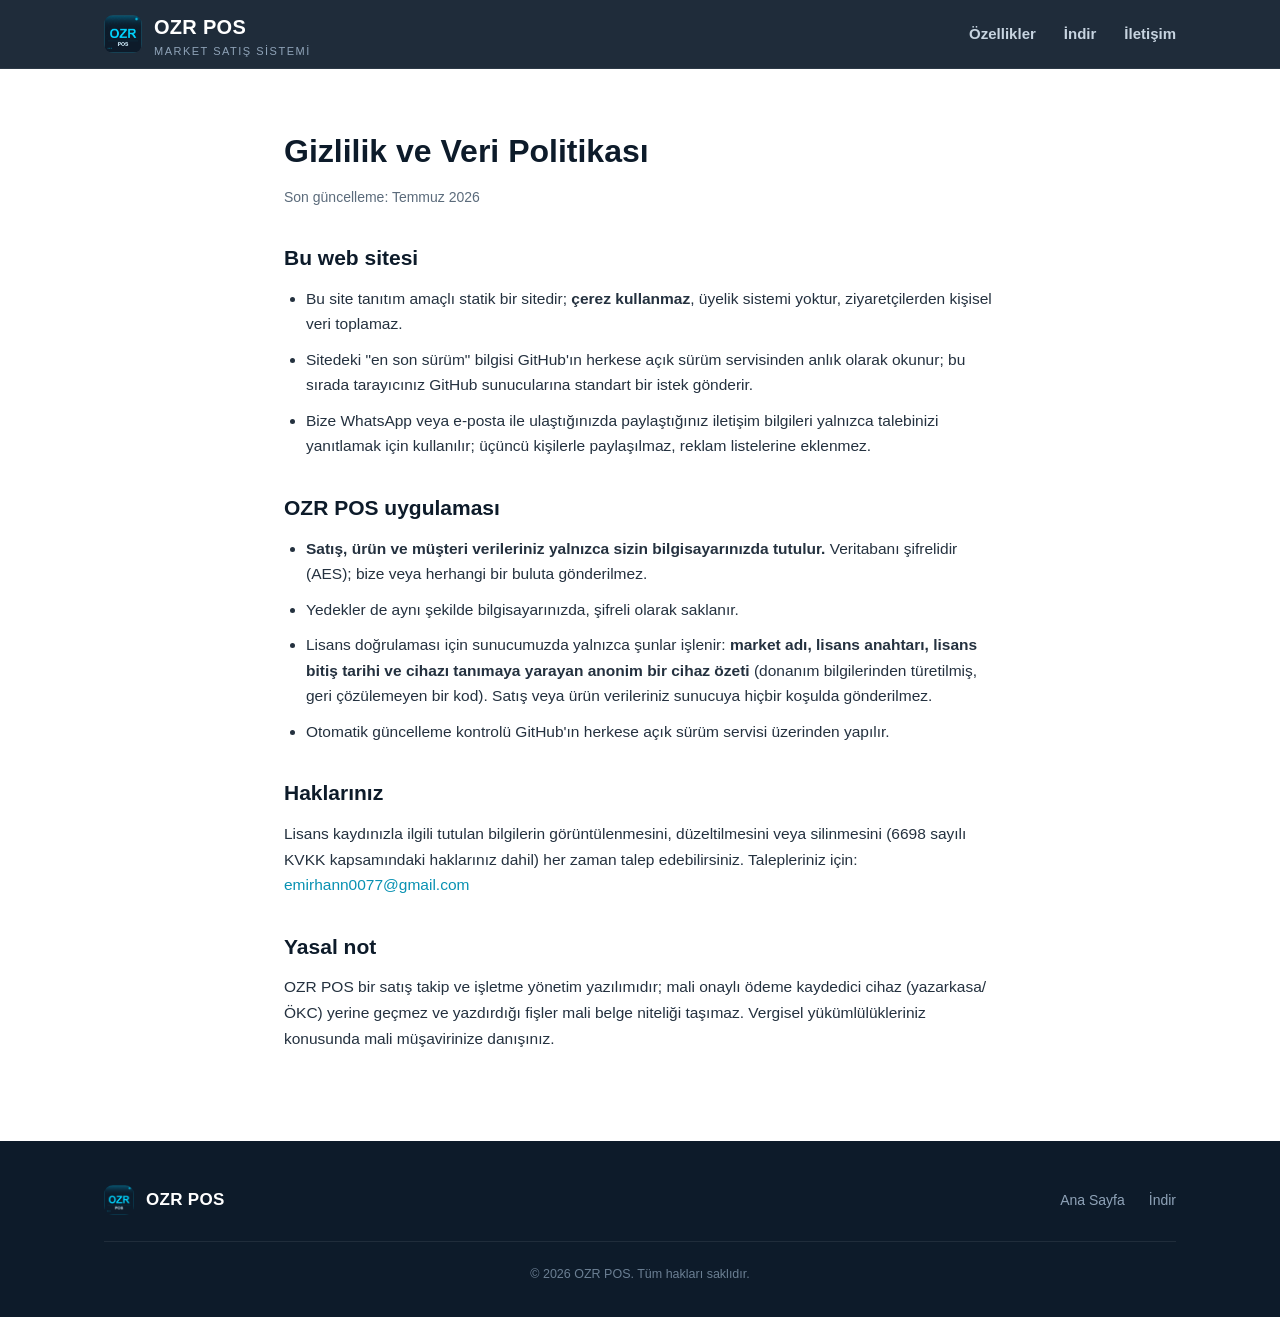
==== gizlilik.html @ bb199452 "site: OZR POS tanitim sitesi ilk surum (ana sayfa + indirme + gizlilik)" ====
<!DOCTYPE html>
<html lang="tr">
<head>
  <meta charset="UTF-8">
  <meta name="viewport" content="width=device-width, initial-scale=1.0">
  <title>Gizlilik ve Veri Politikası — OZR POS</title>
  <meta name="description" content="OZR POS gizlilik ve veri politikası: hangi veriler işlenir, neler işlenmez.">
  <meta name="robots" content="noindex">
  <link rel="icon" type="image/png" href="assets/img/logo.png">
  <link rel="stylesheet" href="assets/css/style.css">
</head>
<body>

<header class="ust-bar">
  <div class="kapsayici ust-bar-ic">
    <a href="index.html" class="marka">
      <img src="assets/img/logo.png" alt="OZR POS logosu">
      <span>OZR POS<small>MARKET SATIŞ SİSTEMİ</small></span>
    </a>
    <nav class="ust-menu">
      <a href="index.html#ozellikler">Özellikler</a>
      <a href="indir.html">İndir</a>
      <a href="index.html#iletisim">İletişim</a>
    </nav>
    <button class="menu-dugme" aria-label="Menüyü aç">☰</button>
  </div>
</header>

<div class="icerik-sayfa">
  <h1>Gizlilik ve Veri Politikası</h1>
  <p class="tarih">Son güncelleme: Temmuz 2026</p>

  <h2>Bu web sitesi</h2>
  <ul>
    <li>Bu site tanıtım amaçlı statik bir sitedir; <strong>çerez kullanmaz</strong>, üyelik sistemi yoktur, ziyaretçilerden kişisel veri toplamaz.</li>
    <li>Sitedeki "en son sürüm" bilgisi GitHub'ın herkese açık sürüm servisinden anlık olarak okunur; bu sırada tarayıcınız GitHub sunucularına standart bir istek gönderir.</li>
    <li>Bize WhatsApp veya e-posta ile ulaştığınızda paylaştığınız iletişim bilgileri yalnızca talebinizi yanıtlamak için kullanılır; üçüncü kişilerle paylaşılmaz, reklam listelerine eklenmez.</li>
  </ul>

  <h2>OZR POS uygulaması</h2>
  <ul>
    <li><strong>Satış, ürün ve müşteri verileriniz yalnızca sizin bilgisayarınızda tutulur.</strong> Veritabanı şifrelidir (AES); bize veya herhangi bir buluta gönderilmez.</li>
    <li>Yedekler de aynı şekilde bilgisayarınızda, şifreli olarak saklanır.</li>
    <li>Lisans doğrulaması için sunucumuzda yalnızca şunlar işlenir: <strong>market adı, lisans anahtarı, lisans bitiş tarihi ve cihazı tanımaya yarayan anonim bir cihaz özeti</strong> (donanım bilgilerinden türetilmiş, geri çözülemeyen bir kod). Satış veya ürün verileriniz sunucuya hiçbir koşulda gönderilmez.</li>
    <li>Otomatik güncelleme kontrolü GitHub'ın herkese açık sürüm servisi üzerinden yapılır.</li>
  </ul>

  <h2>Haklarınız</h2>
  <p>Lisans kaydınızla ilgili tutulan bilgilerin görüntülenmesini, düzeltilmesini veya silinmesini (6698 sayılı KVKK kapsamındaki haklarınız dahil) her zaman talep edebilirsiniz. Talepleriniz için: <a href="#" class="mail-link"><span class="eposta-metin"></span></a></p>

  <h2>Yasal not</h2>
  <p>OZR POS bir satış takip ve işletme yönetim yazılımıdır; mali onaylı ödeme kaydedici cihaz (yazarkasa/ÖKC) yerine geçmez ve yazdırdığı fişler mali belge niteliği taşımaz. Vergisel yükümlülükleriniz konusunda mali müşavirinize danışınız.</p>
</div>

<footer class="alt-bilgi">
  <div class="kapsayici">
    <div class="alt-ic">
      <a href="index.html" class="marka"><img src="assets/img/logo.png" alt=""><span>OZR POS</span></a>
      <div class="alt-linkler">
        <a href="index.html">Ana Sayfa</a>
        <a href="indir.html">İndir</a>
      </div>
    </div>
    <div class="alt-uyari">© <span id="yil"></span> OZR POS. Tüm hakları saklıdır.</div>
  </div>
</footer>

<script>document.getElementById("yil").textContent = new Date().getFullYear();</script>
<script src="assets/js/main.js"></script>
</body>
</html>
---- assets/css/style.css ----
/* ============================================================
   OZR POS — Tanıtım Sitesi
   Marka: lacivert #0D1B2A + cyan vurgu (uygulama logosuyla uyumlu)
   Bağımlılık yok: sistem fontları, framework yok — hız öncelikli
   ============================================================ */

:root {
  --lacivert: #0D1B2A;
  --lacivert-2: #13263B;
  --lacivert-3: #1B3A5C;
  --cyan: #22d3ee;
  --cyan-koyu: #0891b2;
  --beyaz: #ffffff;
  --zemin: #f5f8fb;
  --metin: #24313f;
  --metin-soluk: #5b6b7b;
  --sinir: #e3eaf1;
  --yesil: #16a34a;
  --radius: 14px;
  --golge: 0 6px 24px rgba(13, 27, 42, .08);
  --golge-buyuk: 0 16px 48px rgba(13, 27, 42, .16);
  --font: -apple-system, BlinkMacSystemFont, "Segoe UI", Roboto, "Helvetica Neue", Arial, sans-serif;
}

* { margin: 0; padding: 0; box-sizing: border-box; }
html { scroll-behavior: smooth; }
body {
  font-family: var(--font);
  color: var(--metin);
  background: var(--beyaz);
  line-height: 1.65;
  -webkit-font-smoothing: antialiased;
}
img { max-width: 100%; display: block; }
a { color: var(--cyan-koyu); text-decoration: none; }
.kapsayici { max-width: 1120px; margin: 0 auto; padding: 0 24px; }

/* ---------- Butonlar ---------- */
.btn {
  display: inline-flex; align-items: center; gap: 10px;
  padding: 14px 28px; border-radius: 999px;
  font-weight: 700; font-size: 16px; cursor: pointer;
  border: none; transition: transform .15s ease, box-shadow .15s ease, background .15s ease;
  white-space: nowrap;
}
.btn:hover { transform: translateY(-2px); }
.btn-birincil { background: var(--cyan); color: var(--lacivert); box-shadow: 0 6px 20px rgba(34, 211, 238, .35); }
.btn-birincil:hover { background: #4be0f7; }
.btn-wa { background: #25D366; color: #fff; box-shadow: 0 6px 20px rgba(37, 211, 102, .35); }
.btn-wa:hover { background: #2fe273; }
.btn-cerceve { background: transparent; color: var(--beyaz); border: 2px solid rgba(255,255,255,.35); }
.btn-cerceve:hover { border-color: var(--cyan); color: var(--cyan); }
.btn-buyuk { padding: 17px 36px; font-size: 18px; }
.btn svg { flex-shrink: 0; }

/* ---------- Üst çubuk ---------- */
.ust-bar {
  position: sticky; top: 0; z-index: 50;
  background: rgba(13, 27, 42, .92);
  backdrop-filter: blur(10px);
  border-bottom: 1px solid rgba(255,255,255,.06);
}
.ust-bar-ic {
  display: flex; align-items: center; justify-content: space-between;
  height: 68px;
}
.marka { display: flex; align-items: center; gap: 12px; color: var(--beyaz); font-weight: 800; font-size: 20px; letter-spacing: .3px; }
.marka img { width: 38px; height: 38px; border-radius: 9px; }
.marka span small { display: block; font-size: 11px; font-weight: 500; color: #8fa3b8; letter-spacing: 1.5px; line-height: 1; margin-top: 2px; }
.ust-menu { display: flex; align-items: center; gap: 28px; }
.ust-menu a { color: #c7d4e0; font-weight: 600; font-size: 15px; }
.ust-menu a:hover { color: var(--cyan); }
.ust-menu .btn { padding: 10px 22px; font-size: 15px; }
.menu-dugme { display: none; background: none; border: none; color: #fff; font-size: 26px; cursor: pointer; }

/* ---------- Hero ---------- */
.hero {
  background: linear-gradient(160deg, var(--lacivert) 0%, var(--lacivert-2) 55%, var(--lacivert-3) 100%);
  color: var(--beyaz);
  padding: 88px 0 72px;
  overflow: hidden;
  position: relative;
}
.hero::after {
  content: ""; position: absolute; right: -220px; top: -220px;
  width: 560px; height: 560px; border-radius: 50%;
  background: radial-gradient(circle, rgba(34,211,238,.16) 0%, transparent 70%);
}
.hero-ic { display: grid; grid-template-columns: 1.05fr .95fr; gap: 56px; align-items: center; position: relative; z-index: 1; }
.hero h1 { font-size: 44px; line-height: 1.18; font-weight: 800; letter-spacing: -.5px; }
.hero h1 em { font-style: normal; color: var(--cyan); }
.hero p.alt { margin: 20px 0 8px; font-size: 19px; color: #b9c8d6; max-width: 520px; }
.hero-butonlar { display: flex; gap: 16px; margin-top: 30px; flex-wrap: wrap; }
.hero-notu { margin-top: 18px; font-size: 14px; color: #8fa3b8; display: flex; align-items: center; gap: 8px; }
.hero-gorsel { position: relative; }
.hero-gorsel img {
  border-radius: var(--radius);
  box-shadow: var(--golge-buyuk);
  border: 1px solid rgba(255,255,255,.1);
}
.hero-rozet {
  position: absolute; bottom: -18px; left: -18px;
  background: var(--beyaz); color: var(--lacivert);
  padding: 12px 20px; border-radius: 12px; box-shadow: var(--golge-buyuk);
  font-weight: 800; font-size: 15px; display: flex; align-items: center; gap: 10px;
}
.hero-rozet .nokta { width: 10px; height: 10px; border-radius: 50%; background: var(--yesil); box-shadow: 0 0 0 4px rgba(22,163,74,.18); }

/* ---------- Güven şeridi ---------- */
.guven-serit { background: var(--zemin); border-bottom: 1px solid var(--sinir); }
.guven-ic { display: flex; justify-content: space-between; gap: 24px; padding: 22px 0; flex-wrap: wrap; }
.guven-oge { display: flex; align-items: center; gap: 10px; font-weight: 700; font-size: 15px; color: var(--metin); }
.guven-oge svg { color: var(--cyan-koyu); flex-shrink: 0; }

/* ---------- Bölümler ---------- */
section { padding: 84px 0; }
.bolum-baslik { text-align: center; max-width: 640px; margin: 0 auto 52px; }
.bolum-baslik .etiket {
  display: inline-block; background: rgba(34,211,238,.12); color: var(--cyan-koyu);
  font-weight: 800; font-size: 13px; letter-spacing: 1.5px; text-transform: uppercase;
  padding: 6px 16px; border-radius: 999px; margin-bottom: 16px;
}
.bolum-baslik h2 { font-size: 34px; font-weight: 800; color: var(--lacivert); letter-spacing: -.4px; }
.bolum-baslik p { margin-top: 12px; color: var(--metin-soluk); font-size: 17px; }

/* ---------- Özellik kartları ---------- */
.ozellikler { background: var(--beyaz); }
.ozellik-izgara { display: grid; grid-template-columns: repeat(4, 1fr); gap: 22px; }
.ozellik-kart {
  background: var(--beyaz); border: 1px solid var(--sinir); border-radius: var(--radius);
  padding: 28px 24px; transition: transform .18s ease, box-shadow .18s ease;
}
.ozellik-kart:hover { transform: translateY(-5px); box-shadow: var(--golge); border-color: rgba(34,211,238,.4); }
.ozellik-ikon {
  width: 52px; height: 52px; border-radius: 13px;
  background: linear-gradient(135deg, var(--lacivert) 0%, var(--lacivert-3) 100%);
  color: var(--cyan); display: flex; align-items: center; justify-content: center;
  margin-bottom: 18px; font-size: 24px;
}
.ozellik-kart h3 { font-size: 17px; font-weight: 800; color: var(--lacivert); margin-bottom: 8px; }
.ozellik-kart p { font-size: 14.5px; color: var(--metin-soluk); }

/* ---------- Ekran görüntüleri ---------- */
.ekranlar { background: var(--zemin); }
.ekran-izgara { display: grid; grid-template-columns: repeat(3, 1fr); gap: 22px; }
.ekran-kart {
  background: var(--beyaz); border-radius: var(--radius); overflow: hidden;
  border: 1px solid var(--sinir); box-shadow: var(--golge);
  transition: transform .18s ease;
}
.ekran-kart:hover { transform: translateY(-5px); }
.ekran-kart img { aspect-ratio: 16/10; object-fit: cover; object-position: top; width: 100%; }
.ekran-kart .ekran-adi { padding: 14px 18px; font-weight: 700; font-size: 15px; color: var(--lacivert); }

/* ---------- Nasıl çalışır ---------- */
.adimlar { display: grid; grid-template-columns: repeat(3, 1fr); gap: 22px; }
.adim {
  text-align: center; padding: 36px 26px;
  background: var(--beyaz); border: 1px solid var(--sinir); border-radius: var(--radius);
}
.adim-no {
  width: 46px; height: 46px; border-radius: 50%; margin: 0 auto 18px;
  background: var(--cyan); color: var(--lacivert);
  display: flex; align-items: center; justify-content: center;
  font-weight: 800; font-size: 20px;
}
.adim h3 { font-size: 18px; font-weight: 800; color: var(--lacivert); margin-bottom: 8px; }
.adim p { font-size: 15px; color: var(--metin-soluk); }

/* ---------- Demo bandı ---------- */
.demo-bandi {
  background: linear-gradient(135deg, var(--lacivert) 0%, var(--lacivert-3) 100%);
  color: var(--beyaz); border-radius: 20px;
  padding: 56px 48px; text-align: center;
  position: relative; overflow: hidden;
}
.demo-bandi::before {
  content: ""; position: absolute; left: -120px; bottom: -160px;
  width: 380px; height: 380px; border-radius: 50%;
  background: radial-gradient(circle, rgba(34,211,238,.14) 0%, transparent 70%);
}
.demo-bandi h2 { font-size: 30px; font-weight: 800; letter-spacing: -.3px; }
.demo-bandi p { margin: 14px auto 28px; color: #b9c8d6; max-width: 560px; font-size: 17px; }
.demo-bandi .hero-butonlar { justify-content: center; }

/* ---------- SSS ---------- */
.sss-liste { max-width: 760px; margin: 0 auto; }
.sss-oge { border: 1px solid var(--sinir); border-radius: 12px; margin-bottom: 12px; background: var(--beyaz); overflow: hidden; }
.sss-soru {
  width: 100%; text-align: left; background: none; border: none; cursor: pointer;
  padding: 20px 24px; font-family: var(--font);
  font-size: 16.5px; font-weight: 700; color: var(--lacivert);
  display: flex; justify-content: space-between; align-items: center; gap: 16px;
}
.sss-soru .ok { transition: transform .2s ease; color: var(--cyan-koyu); flex-shrink: 0; }
.sss-oge.acik .ok { transform: rotate(180deg); }
.sss-cevap { max-height: 0; overflow: hidden; transition: max-height .25s ease; }
.sss-cevap-ic { padding: 0 24px 20px; color: var(--metin-soluk); font-size: 15.5px; }
.sss-cevap-ic strong { color: var(--metin); }

/* ---------- İletişim ---------- */
.iletisim { background: var(--zemin); }
.iletisim-kutu {
  max-width: 640px; margin: 0 auto; text-align: center;
  background: var(--beyaz); border: 1px solid var(--sinir);
  border-radius: 20px; padding: 48px 40px; box-shadow: var(--golge);
}
.iletisim-kutu h2 { font-size: 28px; font-weight: 800; color: var(--lacivert); }
.iletisim-kutu p { margin: 12px 0 26px; color: var(--metin-soluk); }
.iletisim-butonlar { display: flex; gap: 14px; justify-content: center; flex-wrap: wrap; }
.btn-eposta { background: var(--lacivert); color: #fff; }
.btn-eposta:hover { background: var(--lacivert-3); }

/* ---------- Alt bilgi ---------- */
.alt-bilgi { background: var(--lacivert); color: #8fa3b8; padding: 44px 0 32px; font-size: 14px; }
.alt-ic { display: flex; justify-content: space-between; align-items: center; gap: 20px; flex-wrap: wrap; }
.alt-ic .marka { font-size: 17px; }
.alt-ic .marka img { width: 30px; height: 30px; }
.alt-linkler { display: flex; gap: 24px; }
.alt-linkler a { color: #8fa3b8; }
.alt-linkler a:hover { color: var(--cyan); }
.alt-uyari {
  margin-top: 26px; padding-top: 22px; border-top: 1px solid rgba(255,255,255,.08);
  font-size: 12.5px; color: #6b7f93; text-align: center; line-height: 1.7;
}

/* ---------- İndirme sayfası ---------- */
.sayfa-baslik {
  background: linear-gradient(160deg, var(--lacivert) 0%, var(--lacivert-3) 100%);
  color: var(--beyaz); padding: 64px 0; text-align: center;
}
.sayfa-baslik h1 { font-size: 36px; font-weight: 800; letter-spacing: -.4px; }
.sayfa-baslik p { margin-top: 12px; color: #b9c8d6; font-size: 17px; }
.indir-kutu {
  max-width: 680px; margin: -36px auto 0; position: relative; z-index: 2;
  background: var(--beyaz); border-radius: 20px; box-shadow: var(--golge-buyuk);
  border: 1px solid var(--sinir); padding: 40px; text-align: center;
}
.indir-kutu .surum { font-size: 14px; font-weight: 700; color: var(--cyan-koyu); letter-spacing: 1px; text-transform: uppercase; }
.indir-kutu h2 { font-size: 26px; color: var(--lacivert); margin: 8px 0 20px; }
.indir-detay { margin-top: 16px; font-size: 13.5px; color: var(--metin-soluk); }
.indir-detay a { font-weight: 600; }
.sistem-gereksinim { display: flex; justify-content: center; gap: 26px; margin-top: 22px; flex-wrap: wrap; font-size: 14px; color: var(--metin-soluk); }
.sistem-gereksinim span { display: flex; align-items: center; gap: 7px; }
.kurulum-adimlari { max-width: 760px; margin: 0 auto; }
.kurulum-adim {
  display: flex; gap: 22px; padding: 26px 0; border-bottom: 1px solid var(--sinir);
  align-items: flex-start;
}
.kurulum-adim:last-child { border-bottom: none; }
.kurulum-adim .adim-no { margin: 0; flex-shrink: 0; }
.kurulum-adim h3 { font-size: 18px; font-weight: 800; color: var(--lacivert); margin-bottom: 6px; }
.kurulum-adim p { color: var(--metin-soluk); font-size: 15.5px; }
.kurulum-adim code {
  background: var(--zemin); border: 1px solid var(--sinir); border-radius: 6px;
  padding: 2px 8px; font-size: 14px; color: var(--lacivert); font-weight: 600;
}
.bilgi-notu {
  max-width: 760px; margin: 34px auto 0;
  background: rgba(34,211,238,.08); border: 1px solid rgba(34,211,238,.35);
  border-radius: 12px; padding: 18px 22px; font-size: 14.5px; color: var(--metin);
}

/* ---------- Gizlilik sayfası ---------- */
.icerik-sayfa { max-width: 760px; margin: 0 auto; padding: 56px 24px 80px; }
.icerik-sayfa h1 { font-size: 32px; color: var(--lacivert); margin-bottom: 8px; }
.icerik-sayfa .tarih { color: var(--metin-soluk); font-size: 14px; margin-bottom: 32px; }
.icerik-sayfa h2 { font-size: 21px; color: var(--lacivert); margin: 32px 0 10px; }
.icerik-sayfa p, .icerik-sayfa li { color: var(--metin); font-size: 15.5px; margin-bottom: 10px; }
.icerik-sayfa ul { padding-left: 22px; }

/* ---------- Duyarlı (responsive) ---------- */
@media (max-width: 960px) {
  .hero-ic { grid-template-columns: 1fr; gap: 40px; }
  .hero h1 { font-size: 34px; }
  .ozellik-izgara { grid-template-columns: repeat(2, 1fr); }
  .ekran-izgara { grid-template-columns: repeat(2, 1fr); }
  .adimlar { grid-template-columns: 1fr; }
  .guven-ic { justify-content: center; }
}
@media (max-width: 640px) {
  .ust-menu { display: none; position: absolute; top: 68px; left: 0; right: 0;
    background: var(--lacivert); flex-direction: column; padding: 20px 24px; gap: 18px;
    border-bottom: 1px solid rgba(255,255,255,.08); }
  .ust-menu.acik { display: flex; }
  .menu-dugme { display: block; }
  .hero { padding: 56px 0 48px; }
  .hero h1 { font-size: 29px; }
  section { padding: 56px 0; }
  .ozellik-izgara, .ekran-izgara { grid-template-columns: 1fr; }
  .bolum-baslik h2 { font-size: 27px; }
  .demo-bandi { padding: 40px 24px; }
  .indir-kutu { margin-left: 16px; margin-right: 16px; padding: 30px 22px; }
  .btn-buyuk { padding: 15px 26px; font-size: 16px; }
}
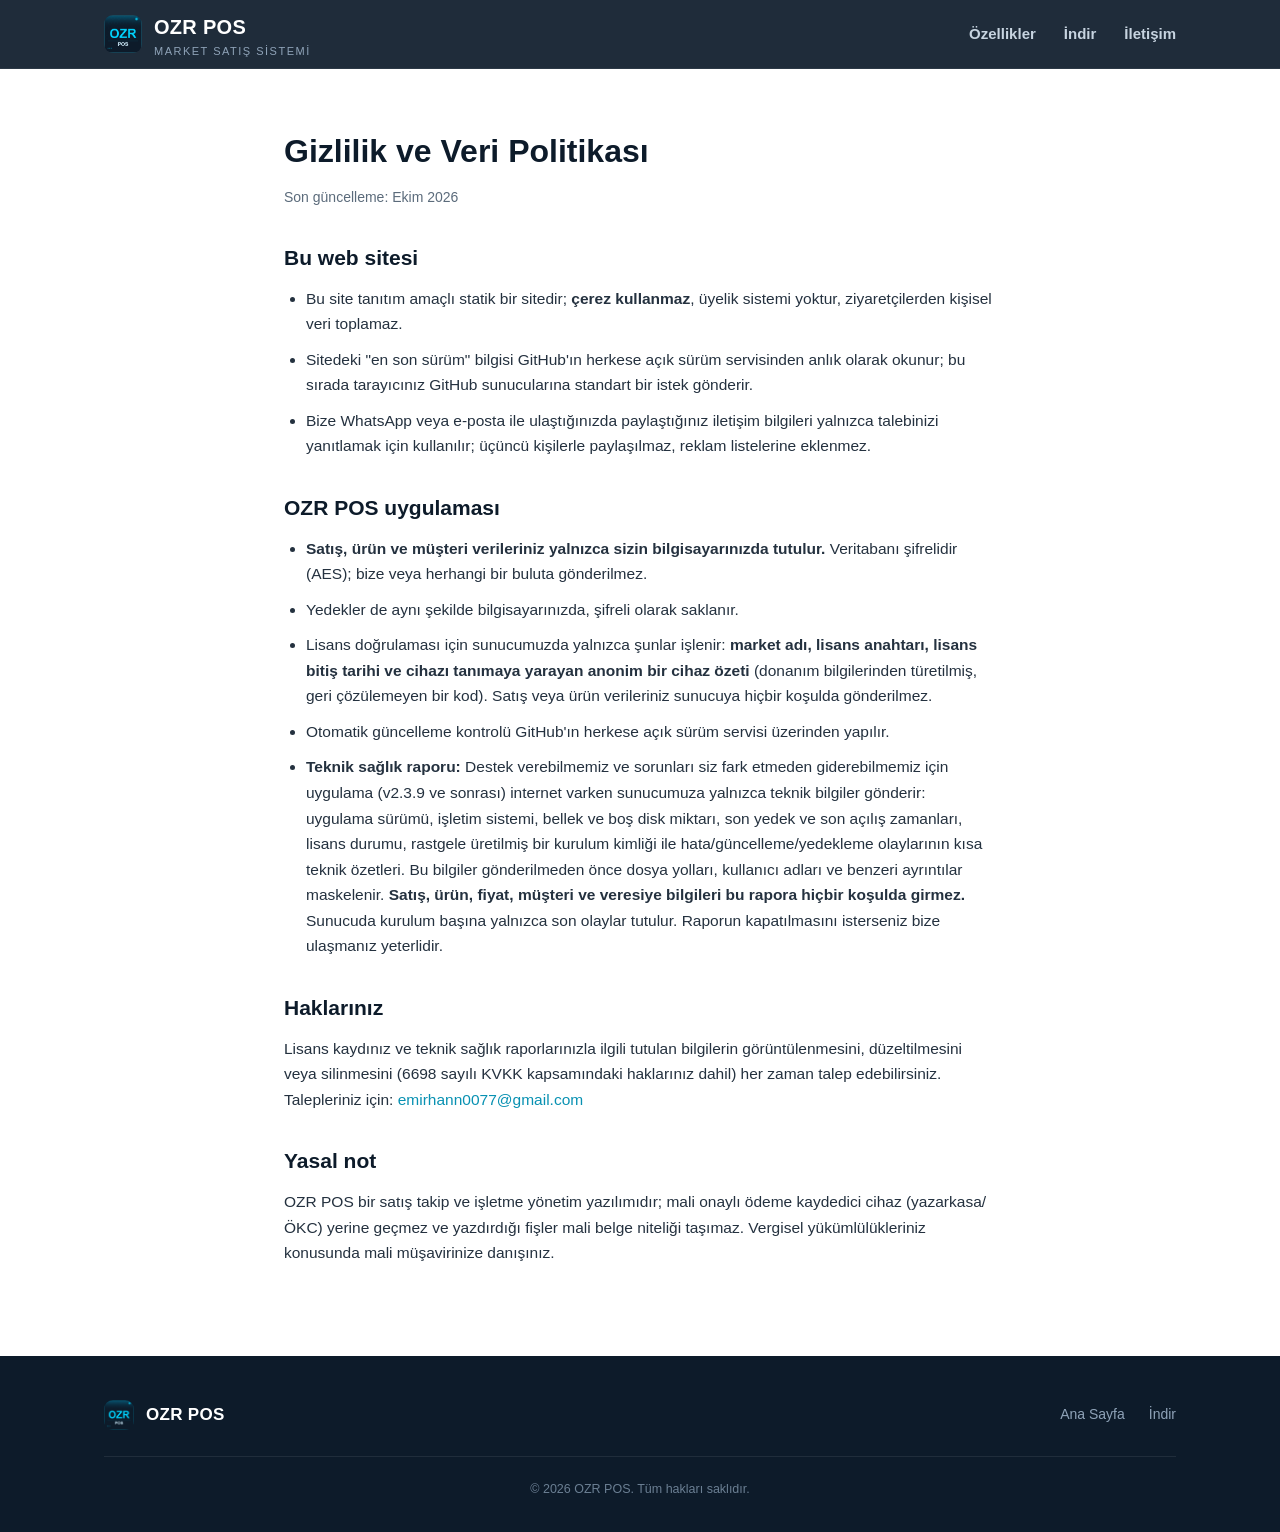
==== commit 250ca67d: "Gizlilik: v2.3.9 teknik sağlık raporu açıklaması eklendi" ====
--- a/gizlilik.html
+++ b/gizlilik.html
@@ -7,6 +7,8 @@
   <meta name="description" content="OZR POS gizlilik ve veri politikası: hangi veriler işlenir, neler işlenmez.">
   <meta name="robots" content="noindex">
   <link rel="icon" type="image/png" href="assets/img/logo.png">
+  <link rel="apple-touch-icon" href="assets/img/logo.png">
+  <meta name="theme-color" content="#0D1B2A">
   <link rel="stylesheet" href="assets/css/style.css">
 </head>
 <body>
@@ -28,7 +30,7 @@
 
 <div class="icerik-sayfa">
   <h1>Gizlilik ve Veri Politikası</h1>
-  <p class="tarih">Son güncelleme: Temmuz 2026</p>
+  <p class="tarih">Son güncelleme: Ekim 2026</p>
 
   <h2>Bu web sitesi</h2>
   <ul>
@@ -43,10 +45,11 @@
     <li>Yedekler de aynı şekilde bilgisayarınızda, şifreli olarak saklanır.</li>
     <li>Lisans doğrulaması için sunucumuzda yalnızca şunlar işlenir: <strong>market adı, lisans anahtarı, lisans bitiş tarihi ve cihazı tanımaya yarayan anonim bir cihaz özeti</strong> (donanım bilgilerinden türetilmiş, geri çözülemeyen bir kod). Satış veya ürün verileriniz sunucuya hiçbir koşulda gönderilmez.</li>
     <li>Otomatik güncelleme kontrolü GitHub'ın herkese açık sürüm servisi üzerinden yapılır.</li>
+    <li><strong>Teknik sağlık raporu:</strong> Destek verebilmemiz ve sorunları siz fark etmeden giderebilmemiz için uygulama (v2.3.9 ve sonrası) internet varken sunucumuza yalnızca teknik bilgiler gönderir: uygulama sürümü, işletim sistemi, bellek ve boş disk miktarı, son yedek ve son açılış zamanları, lisans durumu, rastgele üretilmiş bir kurulum kimliği ile hata/güncelleme/yedekleme olaylarının kısa teknik özetleri. Bu bilgiler gönderilmeden önce dosya yolları, kullanıcı adları ve benzeri ayrıntılar maskelenir. <strong>Satış, ürün, fiyat, müşteri ve veresiye bilgileri bu rapora hiçbir koşulda girmez.</strong> Sunucuda kurulum başına yalnızca son olaylar tutulur. Raporun kapatılmasını isterseniz bize ulaşmanız yeterlidir.</li>
   </ul>
 
   <h2>Haklarınız</h2>
-  <p>Lisans kaydınızla ilgili tutulan bilgilerin görüntülenmesini, düzeltilmesini veya silinmesini (6698 sayılı KVKK kapsamındaki haklarınız dahil) her zaman talep edebilirsiniz. Talepleriniz için: <a href="#" class="mail-link"><span class="eposta-metin"></span></a></p>
+  <p>Lisans kaydınız ve teknik sağlık raporlarınızla ilgili tutulan bilgilerin görüntülenmesini, düzeltilmesini veya silinmesini (6698 sayılı KVKK kapsamındaki haklarınız dahil) her zaman talep edebilirsiniz. Talepleriniz için: <a href="#" class="mail-link"><span class="eposta-metin"></span></a></p>
 
   <h2>Yasal not</h2>
   <p>OZR POS bir satış takip ve işletme yönetim yazılımıdır; mali onaylı ödeme kaydedici cihaz (yazarkasa/ÖKC) yerine geçmez ve yazdırdığı fişler mali belge niteliği taşımaz. Vergisel yükümlülükleriniz konusunda mali müşavirinize danışınız.</p>
--- a/assets/css/style.css
+++ b/assets/css/style.css
@@ -142,30 +142,87 @@
 
 /* ---------- Ekran görüntüleri ---------- */
 .ekranlar { background: var(--zemin); }
-.ekran-izgara { display: grid; grid-template-columns: repeat(3, 1fr); gap: 22px; }
+.ekran-izgara { display: flex; flex-wrap: wrap; justify-content: center; gap: 22px; }
 .ekran-kart {
   background: var(--beyaz); border-radius: var(--radius); overflow: hidden;
   border: 1px solid var(--sinir); box-shadow: var(--golge);
   transition: transform .18s ease;
+  flex: 1 1 300px; max-width: 340px;
 }
 .ekran-kart:hover { transform: translateY(-5px); }
 .ekran-kart img { aspect-ratio: 16/10; object-fit: cover; object-position: top; width: 100%; }
 .ekran-kart .ekran-adi { padding: 14px 18px; font-weight: 700; font-size: 15px; color: var(--lacivert); }
 
-/* ---------- Nasıl çalışır ---------- */
-.adimlar { display: grid; grid-template-columns: repeat(3, 1fr); gap: 22px; }
-.adim {
-  text-align: center; padding: 36px 26px;
-  background: var(--beyaz); border: 1px solid var(--sinir); border-radius: var(--radius);
-}
 .adim-no {
   width: 46px; height: 46px; border-radius: 50%; margin: 0 auto 18px;
   background: var(--cyan); color: var(--lacivert);
   display: flex; align-items: center; justify-content: center;
   font-weight: 800; font-size: 20px;
 }
-.adim h3 { font-size: 18px; font-weight: 800; color: var(--lacivert); margin-bottom: 8px; }
-.adim p { font-size: 15px; color: var(--metin-soluk); }
+
+/* ---------- Büyütülebilir görsel çerçeveleri (lightbox tetikleyici) ---------- */
+.gorsel-cerceve { position: relative; overflow: hidden; border-radius: inherit; cursor: zoom-in; }
+.gorsel-cerceve::after {
+  content: "🔍 Büyüt"; position: absolute; inset: 0;
+  display: flex; align-items: center; justify-content: center;
+  background: rgba(13, 27, 42, .55); color: #fff; font-weight: 700; font-size: 14.5px;
+  opacity: 0; transition: opacity .18s ease; pointer-events: none;
+}
+.gorsel-cerceve:hover::after { opacity: 1; }
+.gorsel-cerceve img { cursor: zoom-in; }
+
+/* ---------- Demo süreci (zikzak akış) ---------- */
+.demo-akis { background: var(--beyaz); }
+.demo-satir {
+  display: flex; align-items: center; gap: 56px;
+  margin-bottom: 64px;
+}
+.demo-satir:last-of-type { margin-bottom: 48px; }
+.demo-satir.ters { flex-direction: row-reverse; }
+.demo-gorsel { flex: 1 1 0; display: flex; justify-content: center; }
+.demo-gorsel .gorsel-cerceve {
+  border-radius: var(--radius); border: 1px solid var(--sinir); box-shadow: var(--golge);
+  max-width: 420px;
+}
+.demo-gorsel img { width: 100%; }
+.demo-metin { flex: 1 1 0; }
+.demo-metin .adim-no { margin: 0 0 16px 0; }
+.demo-metin h3 { font-size: 21px; font-weight: 800; color: var(--lacivert); margin-bottom: 10px; letter-spacing: -.2px; }
+.demo-metin p { font-size: 16px; color: var(--metin-soluk); }
+
+/* ---------- Lightbox (görsel büyütme) ---------- */
+.lightbox {
+  position: fixed; inset: 0; z-index: 100;
+  background: rgba(9, 16, 24, .92);
+  display: flex; align-items: center; justify-content: center;
+  opacity: 0; visibility: hidden; transition: opacity .2s ease;
+  padding: 40px;
+}
+.lightbox.acik { opacity: 1; visibility: visible; }
+.lightbox-ic { max-width: min(920px, 100%); text-align: center; }
+.lightbox-ic img {
+  max-width: 100%; max-height: 76vh; margin: 0 auto;
+  border-radius: 10px; box-shadow: var(--golge-buyuk);
+}
+.lightbox-baslik { color: #dbe6f0; margin-top: 18px; font-size: 15px; font-weight: 600; }
+.lightbox-kapat {
+  position: absolute; top: 20px; right: 24px;
+  width: 44px; height: 44px; border-radius: 50%; border: none;
+  background: rgba(255,255,255,.12); color: #fff; font-size: 22px; cursor: pointer;
+  display: flex; align-items: center; justify-content: center;
+  transition: background .15s ease;
+}
+.lightbox-kapat:hover { background: rgba(255,255,255,.24); }
+.lightbox-ok {
+  position: absolute; top: 50%; transform: translateY(-50%);
+  width: 52px; height: 52px; border-radius: 50%; border: none;
+  background: rgba(255,255,255,.12); color: #fff; font-size: 24px; cursor: pointer;
+  display: flex; align-items: center; justify-content: center;
+  transition: background .15s ease;
+}
+.lightbox-ok:hover { background: rgba(255,255,255,.24); }
+.lightbox-sol { left: 24px; }
+.lightbox-sag { right: 24px; }
 
 /* ---------- Demo bandı ---------- */
 .demo-bandi {
@@ -269,27 +326,55 @@
 .icerik-sayfa p, .icerik-sayfa li { color: var(--metin); font-size: 15.5px; margin-bottom: 10px; }
 .icerik-sayfa ul { padding-left: 22px; }
 
+/* ---------- Telefon satırı + sabit WhatsApp balonu ---------- */
+.tel-satiri { margin-top: 18px; font-size: 15px; color: var(--metin-soluk); }
+.tel-satiri a { font-weight: 800; color: var(--lacivert); font-size: 17px; }
+.tel-satiri a:hover { color: var(--cyan-koyu); }
+.wa-balon {
+  position: fixed; right: 22px; bottom: 22px; z-index: 60;
+  width: 58px; height: 58px; border-radius: 50%;
+  background: #25D366; color: #fff;
+  display: flex; align-items: center; justify-content: center;
+  box-shadow: 0 8px 24px rgba(37, 211, 102, .45);
+  transition: transform .15s ease;
+}
+.wa-balon:hover { transform: scale(1.08); }
+.wa-balon svg { width: 30px; height: 30px; }
+
 /* ---------- Duyarlı (responsive) ---------- */
 @media (max-width: 960px) {
   .hero-ic { grid-template-columns: 1fr; gap: 40px; }
   .hero h1 { font-size: 34px; }
   .ozellik-izgara { grid-template-columns: repeat(2, 1fr); }
-  .ekran-izgara { grid-template-columns: repeat(2, 1fr); }
-  .adimlar { grid-template-columns: 1fr; }
+  .ekran-kart { flex-basis: 260px; max-width: 47%; }
   .guven-ic { justify-content: center; }
-}
-@media (max-width: 640px) {
+  .demo-satir, .demo-satir.ters { flex-direction: column; gap: 28px; }
+  .demo-satir { margin-bottom: 48px; }
+}
+/* Üst menü, 5 link + buton eklendiğinde masaüstünde bile dar pencerelerde
+   sıkışabiliyor — hamburger'e geçişi genel içerik kırılımından (640px)
+   daha erken tetikleyerek taşmayı önler. */
+@media (max-width: 880px) {
   .ust-menu { display: none; position: absolute; top: 68px; left: 0; right: 0;
     background: var(--lacivert); flex-direction: column; padding: 20px 24px; gap: 18px;
     border-bottom: 1px solid rgba(255,255,255,.08); }
   .ust-menu.acik { display: flex; }
   .menu-dugme { display: block; }
+}
+@media (max-width: 640px) {
   .hero { padding: 56px 0 48px; }
   .hero h1 { font-size: 29px; }
   section { padding: 56px 0; }
-  .ozellik-izgara, .ekran-izgara { grid-template-columns: 1fr; }
+  .ozellik-izgara { grid-template-columns: 1fr; }
+  .ekran-kart { flex-basis: 100%; max-width: 100%; }
   .bolum-baslik h2 { font-size: 27px; }
   .demo-bandi { padding: 40px 24px; }
   .indir-kutu { margin-left: 16px; margin-right: 16px; padding: 30px 22px; }
   .btn-buyuk { padding: 15px 26px; font-size: 16px; }
-}
+  .gorsel-cerceve::after { font-size: 13px; }
+  .lightbox { padding: 16px; }
+  .lightbox-kapat { top: 10px; right: 10px; width: 38px; height: 38px; font-size: 18px; }
+  .lightbox-ok { width: 42px; height: 42px; font-size: 20px; }
+  .lightbox-sol { left: 8px; }
+  .lightbox-sag { right: 8px; }
+}
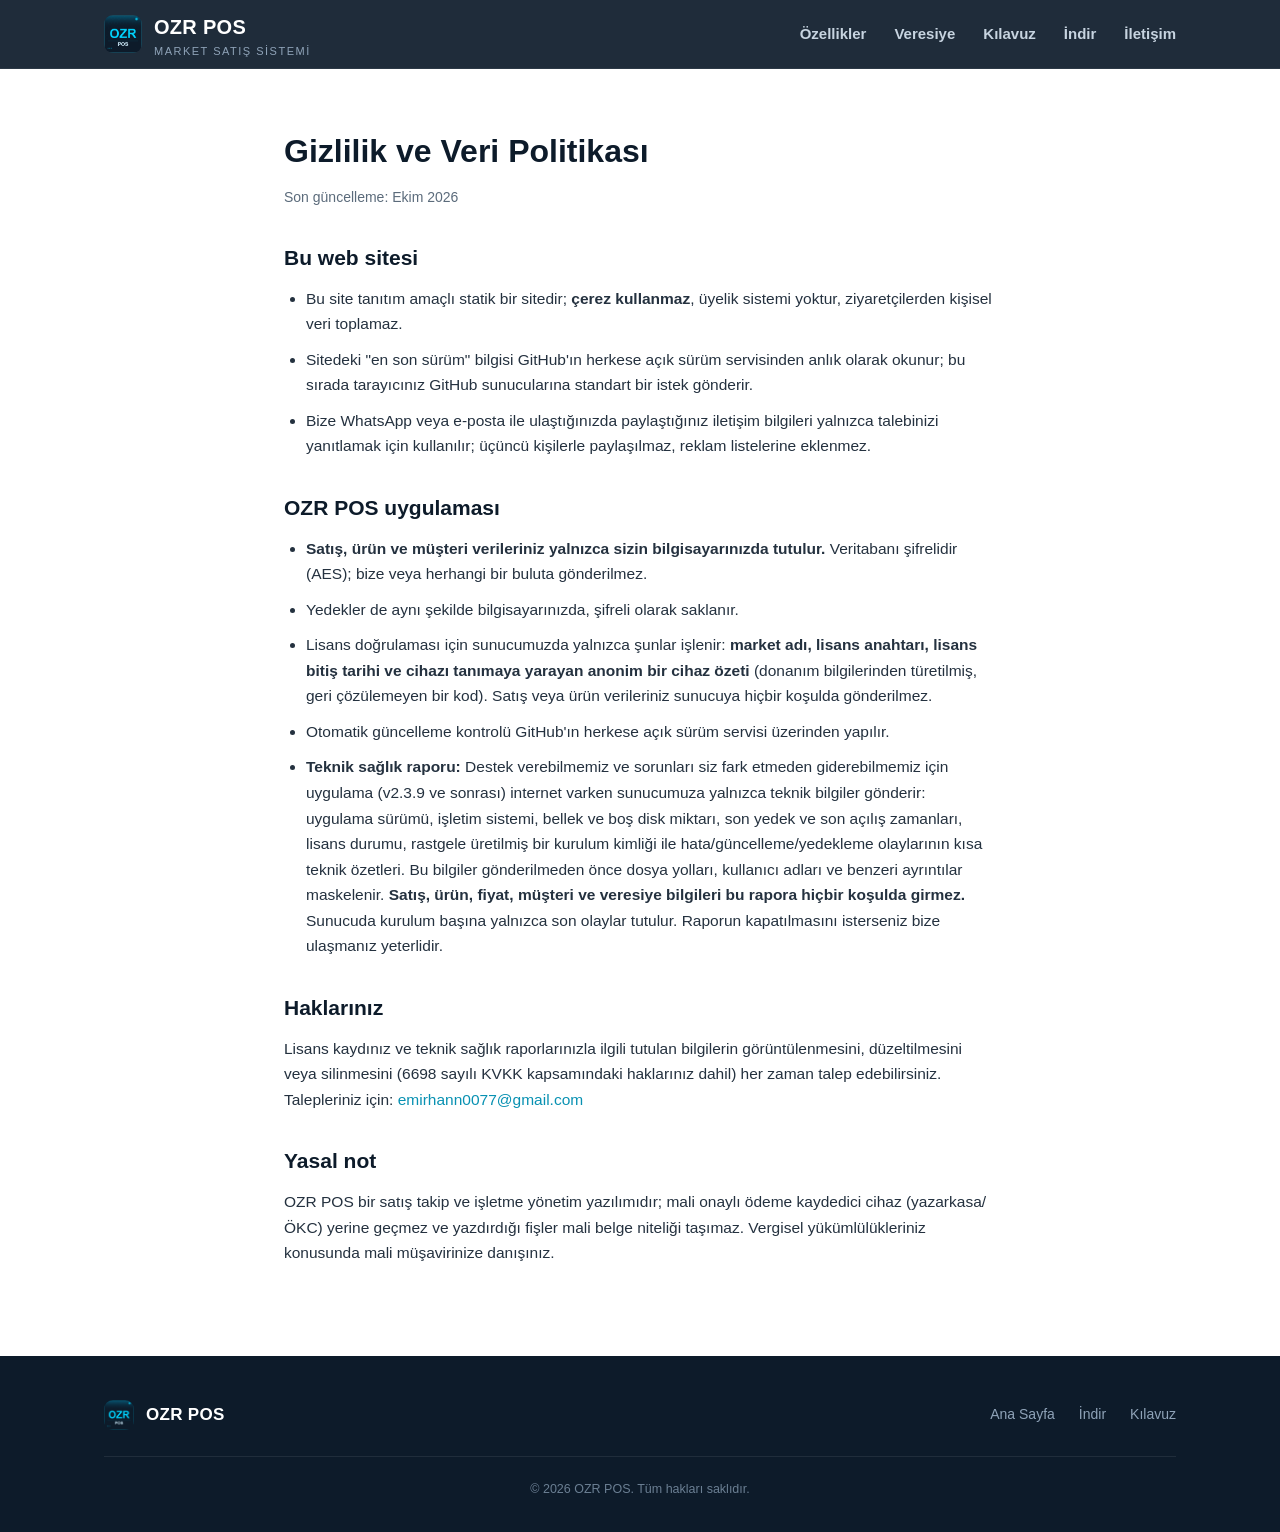
==== commit 869e99fb: "Kullanım kılavuzu sayfası, veresiye vitrini ve içerik doğruluk düzeltmeleri - kilavuz.html: kurulumd" ====
--- a/gizlilik.html
+++ b/gizlilik.html
@@ -21,6 +21,8 @@
     </a>
     <nav class="ust-menu">
       <a href="index.html#ozellikler">Özellikler</a>
+      <a href="index.html#veresiye">Veresiye</a>
+      <a href="kilavuz.html">Kılavuz</a>
       <a href="indir.html">İndir</a>
       <a href="index.html#iletisim">İletişim</a>
     </nav>
@@ -62,6 +64,7 @@
       <div class="alt-linkler">
         <a href="index.html">Ana Sayfa</a>
         <a href="indir.html">İndir</a>
+        <a href="kilavuz.html">Kılavuz</a>
       </div>
     </div>
     <div class="alt-uyari">© <span id="yil"></span> OZR POS. Tüm hakları saklıdır.</div>
--- a/assets/css/style.css
+++ b/assets/css/style.css
@@ -378,3 +378,156 @@
   .lightbox-sol { left: 8px; }
   .lightbox-sag { right: 8px; }
 }
+
+/* ---------- "Yeni" rozeti ---------- */
+.rozet-yeni {
+  display: inline-block; vertical-align: middle; margin-left: 6px;
+  background: #f59e0b; color: #fff; font-size: 10.5px; font-weight: 800;
+  letter-spacing: 1px; padding: 2px 8px; border-radius: 999px; text-transform: uppercase;
+}
+.ozellik-kart.vurgulu { border-color: rgba(245,158,11,.45); background: linear-gradient(180deg, #fffbeb 0%, #fff 60%); }
+.ozellik-kart a.devam { display: inline-block; margin-top: 10px; font-weight: 700; font-size: 14px; }
+
+/* ---------- Veresiye vitrini (ana sayfa) ---------- */
+.veresiye-vitrin { background: var(--zemin); }
+.vitrin-ic { display: grid; grid-template-columns: 1.1fr .9fr; gap: 56px; align-items: center; }
+.vitrin-ic h2 { font-size: 34px; font-weight: 800; color: var(--lacivert); letter-spacing: -.4px; line-height: 1.2; }
+.vitrin-ic .etiket {
+  display: inline-block; background: rgba(245,158,11,.14); color: #b45309;
+  font-weight: 800; font-size: 13px; letter-spacing: 1.5px; text-transform: uppercase;
+  padding: 6px 16px; border-radius: 999px; margin-bottom: 16px;
+}
+.vitrin-ic > div > p { margin: 14px 0 22px; color: var(--metin-soluk); font-size: 17px; }
+.tik-liste { list-style: none; display: grid; gap: 12px; }
+.tik-liste li { position: relative; padding-left: 32px; font-size: 15.5px; color: var(--metin); }
+.tik-liste li::before {
+  content: "✓"; position: absolute; left: 0; top: 1px;
+  width: 22px; height: 22px; border-radius: 50%;
+  background: rgba(22,163,74,.12); color: var(--yesil);
+  font-weight: 800; font-size: 13px; display: flex; align-items: center; justify-content: center;
+}
+.vitrin-butonlar { display: flex; gap: 14px; margin-top: 28px; flex-wrap: wrap; }
+.btn-koyu { background: var(--lacivert); color: #fff; }
+.btn-koyu:hover { background: var(--lacivert-3); }
+
+/* Fiş örneği — termal fiş görünümü (çizim, ekran görüntüsü değil) */
+.fis-ornek {
+  max-width: 330px; margin: 0 auto; background: #fff;
+  font-family: Consolas, "Courier New", monospace; font-size: 14px; color: #1f2937;
+  padding: 26px 24px 30px; border-radius: 6px 6px 0 0; box-shadow: var(--golge-buyuk);
+  position: relative;
+}
+.fis-ornek::after {
+  content: ""; position: absolute; left: 0; right: 0; bottom: -10px; height: 10px;
+  background: linear-gradient(-45deg, transparent 6px, #fff 0) 0 0 / 12px 12px repeat-x,
+              linear-gradient(45deg, transparent 6px, #fff 0) 0 0 / 12px 12px repeat-x;
+}
+.fis-ornek .fis-orta { text-align: center; }
+.fis-ornek .fis-kalin { font-weight: 800; }
+.fis-ornek .fis-cizgi { border-top: 1px dashed #9ca3af; margin: 10px 0; }
+.fis-ornek .fis-satir { display: flex; justify-content: space-between; gap: 12px; }
+.fis-ornek .fis-toplam { font-size: 16px; }
+.fis-alti-not { text-align: center; font-size: 13px; color: var(--metin-soluk); margin-top: 22px; }
+
+/* ---------- Kılavuz çağrı şeridi (ana sayfa) ---------- */
+.kilavuz-cagri {
+  display: flex; align-items: center; justify-content: space-between; gap: 24px; flex-wrap: wrap;
+  background: var(--beyaz); border: 1px solid var(--sinir); border-radius: 18px;
+  padding: 30px 34px; box-shadow: var(--golge); margin-top: 40px;
+}
+.kilavuz-cagri h3 { font-size: 22px; font-weight: 800; color: var(--lacivert); }
+.kilavuz-cagri p { color: var(--metin-soluk); margin-top: 4px; }
+
+/* ---------- Kullanım kılavuzu ---------- */
+.kilavuz-duzen {
+  display: grid; grid-template-columns: 250px 1fr; gap: 48px;
+  max-width: 1120px; margin: 0 auto; padding: 48px 24px 88px; align-items: start;
+}
+.kilavuz-icindekiler {
+  position: sticky; top: 92px; max-height: calc(100vh - 110px); overflow-y: auto;
+  border: 1px solid var(--sinir); border-radius: var(--radius); padding: 18px 14px; background: var(--zemin);
+}
+.kilavuz-icindekiler summary {
+  font-weight: 800; color: var(--lacivert); font-size: 13px; letter-spacing: 1.2px;
+  text-transform: uppercase; padding: 0 8px 10px; list-style: none;
+}
+.kilavuz-icindekiler summary::-webkit-details-marker { display: none; }
+.kilavuz-icindekiler ol { list-style: none; counter-reset: kb; }
+.kilavuz-icindekiler li { counter-increment: kb; }
+.kilavuz-icindekiler a {
+  display: flex; gap: 8px; padding: 6px 8px; border-radius: 8px;
+  color: var(--metin); font-size: 14.5px; font-weight: 600; line-height: 1.4;
+}
+.kilavuz-icindekiler a::before { content: counter(kb) "."; color: var(--cyan-koyu); min-width: 20px; }
+.kilavuz-icindekiler a:hover, .kilavuz-icindekiler a.aktif { background: var(--beyaz); color: var(--cyan-koyu); }
+
+.kilavuz-icerik { min-width: 0; }
+.kilavuz-icerik > section { padding: 0 0 44px; margin-bottom: 44px; border-bottom: 1px solid var(--sinir); scroll-margin-top: 88px; }
+.kilavuz-icerik > section:last-child { border-bottom: none; margin-bottom: 0; }
+.kilavuz-icerik h2 { font-size: 27px; font-weight: 800; color: var(--lacivert); letter-spacing: -.3px; margin-bottom: 14px; display: flex; align-items: center; gap: 12px; line-height: 1.25; }
+.kilavuz-icerik h2 .bolum-no {
+  flex-shrink: 0; width: 38px; height: 38px; border-radius: 10px;
+  background: linear-gradient(135deg, var(--lacivert) 0%, var(--lacivert-3) 100%); color: var(--cyan);
+  display: inline-flex; align-items: center; justify-content: center; font-size: 17px;
+}
+.kilavuz-icerik h3 { font-size: 18.5px; font-weight: 800; color: var(--lacivert); margin: 26px 0 8px; scroll-margin-top: 88px; }
+.kilavuz-icerik p, .kilavuz-icerik li { font-size: 16px; color: var(--metin); }
+.kilavuz-icerik p { margin-bottom: 12px; }
+.kilavuz-icerik ul, .kilavuz-icerik ol { padding-left: 22px; margin-bottom: 14px; }
+.kilavuz-icerik li { margin-bottom: 7px; }
+.kilavuz-icerik li::marker { color: var(--cyan-koyu); font-weight: 700; }
+.kilavuz-icerik code {
+  background: var(--zemin); border: 1px solid var(--sinir); border-radius: 6px;
+  padding: 1px 7px; font-size: 14px; color: var(--lacivert); font-weight: 600; overflow-wrap: anywhere;
+}
+.kilavuz-icerik .gorsel-cerceve {
+  border-radius: var(--radius); border: 1px solid var(--sinir); box-shadow: var(--golge);
+  margin: 18px 0 8px; max-width: 640px;
+}
+.gorsel-alti { font-size: 13.5px; color: var(--metin-soluk); margin-bottom: 14px; }
+kbd {
+  display: inline-block; min-width: 28px; text-align: center;
+  font-family: var(--font); font-size: 13px; font-weight: 800; color: var(--lacivert);
+  background: #fff; border: 1px solid #c9d5e1; border-bottom-width: 3px; border-radius: 7px;
+  padding: 1px 8px; line-height: 1.6; white-space: nowrap;
+}
+
+.tablo-sar { overflow-x: auto; margin: 16px 0 18px; border: 1px solid var(--sinir); border-radius: 12px; }
+.kilavuz-tablo { width: 100%; border-collapse: collapse; font-size: 15px; }
+.kilavuz-tablo th, .kilavuz-tablo td { padding: 11px 16px; text-align: left; border-bottom: 1px solid var(--sinir); vertical-align: top; }
+.kilavuz-tablo th { background: var(--zemin); color: var(--lacivert); font-weight: 800; font-size: 13.5px; letter-spacing: .4px; }
+.kilavuz-tablo tr:last-child td { border-bottom: none; }
+.kilavuz-tablo td:first-child { white-space: nowrap; }
+
+.kutu { border-radius: 12px; padding: 15px 18px; margin: 16px 0; font-size: 15px; border: 1px solid; }
+.kutu p:last-child, .kutu ul:last-child { margin-bottom: 0; }
+.kutu-ipucu { background: rgba(34,211,238,.08); border-color: rgba(34,211,238,.4); }
+.kutu-dikkat { background: #fffbeb; border-color: #fcd34d; }
+.kutu-guven { background: #f0fdf4; border-color: #86efac; }
+
+.yetki-izgara { display: grid; grid-template-columns: 1fr 1fr; gap: 16px; margin: 16px 0; }
+.yetki-kart { border: 1px solid var(--sinir); border-radius: 12px; padding: 16px 18px; }
+.yetki-kart h4 { font-size: 15.5px; color: var(--lacivert); margin-bottom: 8px; }
+.yetki-kart ul { margin: 0; }
+.yetki-kart li { font-size: 14.5px; margin-bottom: 4px; }
+
+.ust-menu a.secili { color: var(--cyan); }
+
+@media (max-width: 960px) {
+  .vitrin-ic { grid-template-columns: 1fr; gap: 40px; }
+  .kilavuz-duzen { grid-template-columns: 1fr; gap: 24px; padding-top: 28px; }
+  .kilavuz-icindekiler { position: static; max-height: none; }
+  .kilavuz-icindekiler summary { cursor: pointer; padding-bottom: 0; display: flex; justify-content: space-between; }
+  .kilavuz-icindekiler summary::after { content: "▾"; color: var(--cyan-koyu); }
+  .kilavuz-icindekiler[open] summary { padding-bottom: 10px; }
+}
+@media (max-width: 640px) {
+  .kapsayici { padding: 0 16px; }
+  .vitrin-ic h2 { font-size: 27px; }
+  .kilavuz-duzen { padding: 20px 16px 64px; }
+  .kilavuz-icerik h2 { font-size: 22px; }
+  .yetki-izgara { grid-template-columns: 1fr; }
+  .kilavuz-cagri { padding: 24px 22px; }
+  .kilavuz-tablo th, .kilavuz-tablo td { padding: 9px 12px; }
+  .kilavuz-tablo td:first-child { white-space: normal; }
+}
